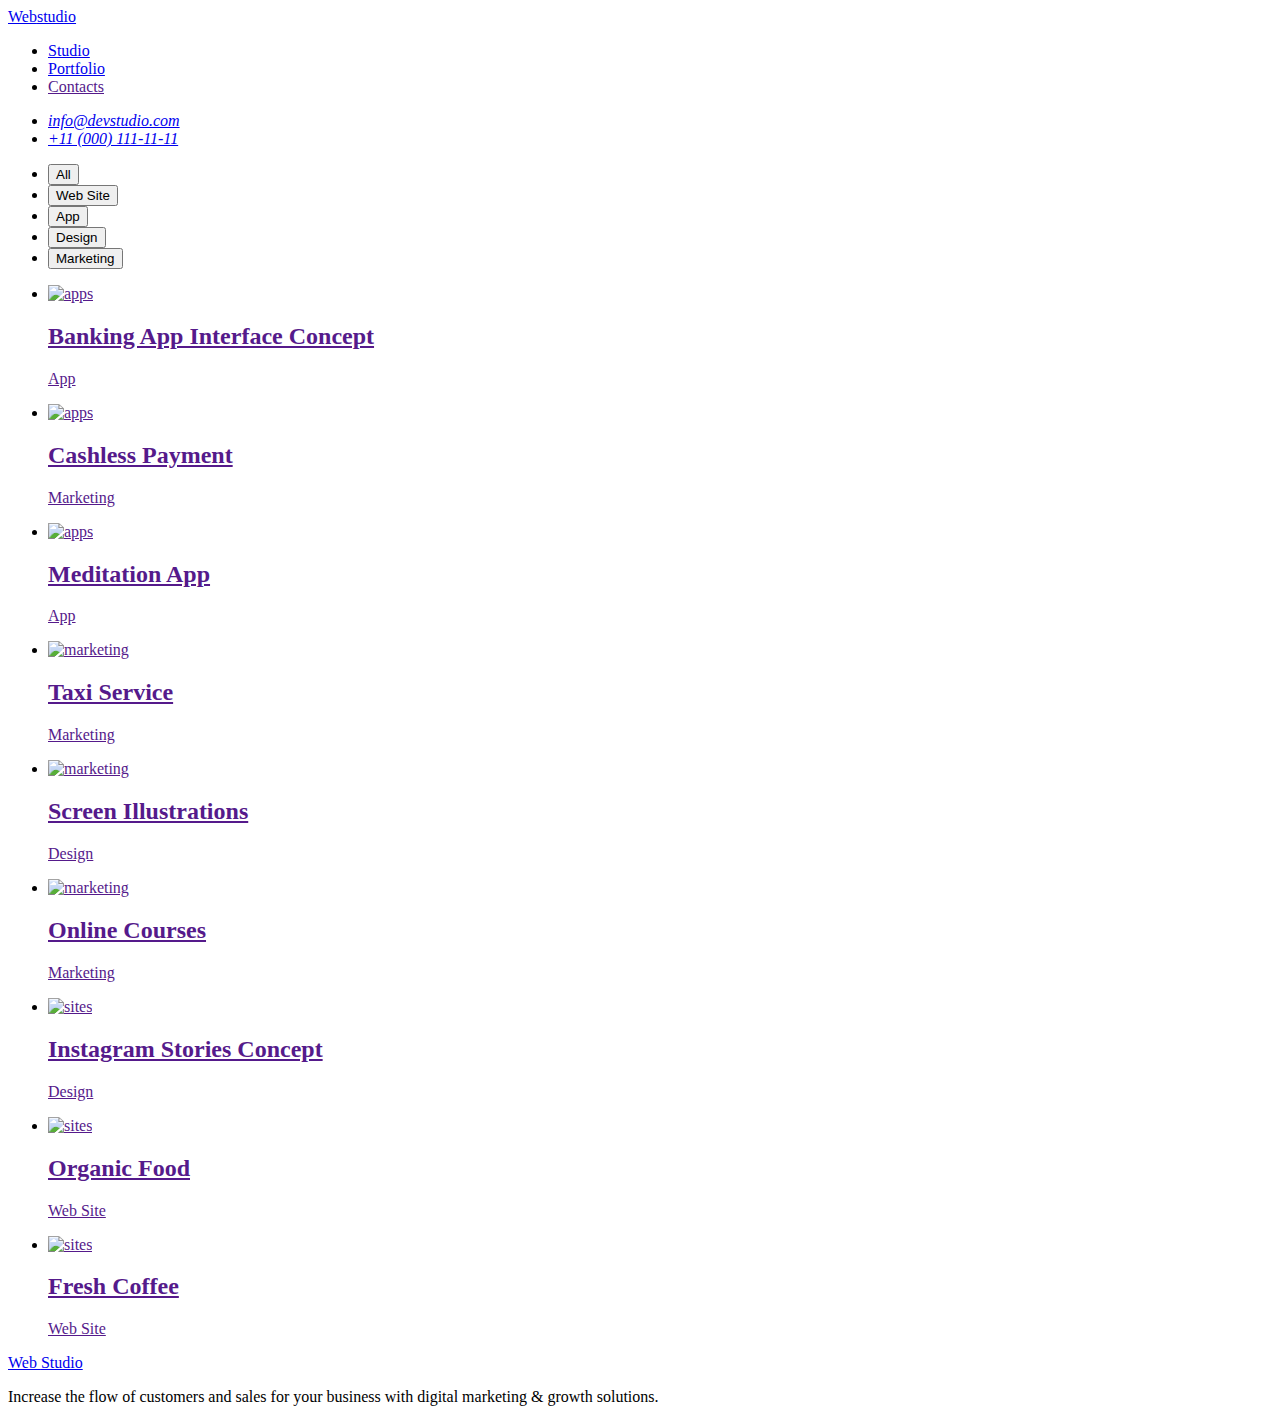
==== portfolio.html @ 33551cb9 "13mar2300" ====
<!DOCTYPE html>
<html lang="en">
  <head>
    <meta charset="UTF-8" />
    <meta http-equiv="X-UA-Compatible" content="IE=edge" />
    <meta name="viewport" content="width=device-width, initial-scale=1.0" />
    <title>Portfolio</title>
    <link rel="preconnect" href="https://fonts.googleapis.com" />
    <link rel="preconnect" href="https://fonts.gstatic.com" crossorigin />
    <link
      href="https://fonts.googleapis.com/css2?family=Raleway:wght@800&family=Roboto:wght@400;500;700&display=swap"
      rel="stylesheet"
    />
    <link rel="stylesheet" href="./css/style.css" />
  </head>

<!-- BODY -->

  <body>
    <header class="header">
      <nav class="header-nav list">
        <a class="header-logo link" href="./index.html"
          >Web<span class="Studio">studio</span></a
        >
        <ul class="header-list list">
          <li class="header-item">
            <a class="header-link link" href="./index.html">Studio</a>
          </li>
          <li class="header-item">
            <a class="header-link link" href="./portfolio.html">Portfolio</a>
          </li>
          <li class="header-item">
            <a class="header-link link" href="">Contacts</a>
          </li>
        </ul>
      </nav>

<!-- ADDRESS -->

     <address class="address">
        <ul class="address-list list">
          <li class="address-link">
            <a class="address-mail link" href="mailto:info@devstudio.com"
              >info@devstudio.com</a
            >
          </li>
          <li class="address-link">
            <a class="address-mail link" href="tel:+110001111111"
              >+11 (000) 111-11-11</a
            >
          </li>
        </ul>
      </address>
    </header>
    

<!-- SECTION -->

    <section class="hero-none">

        <h1 hidden class="hidden">All buttos</h1>
        <ul class="hero-list list">
          <li class="hero-btn">
            <button class="hero-btn-list btn" type="button">All</button>
          </li>
          <li class="hero-btn">
            <button class="hero-btn-list btn" type="button">Web Site</button>
          </li>
          <li class="hero-btn">
            <button class="hero-btn-list btn" type="button">App</button>
          </li>
          <li class="hero-btn">
            <button class="hero-btn-list btn" type="button">Design</button>
          </li>
          <li class="hero-btn">
            <button class="hero-btn-list btn" type="button">Marketing</button>
          </li>
        </ul>


        <ul class="about-list list">
          <li>
            <a class="link" href=""
              ><img
                src="./images/img_p1.jpg"
                alt="apps"
                width="360"
                height="300"
              />
              <h2 class="title-about">Banking App Interface Concept</h2>
              <p class="title-text">App</p></a
            >
          </li>
          <li>
            <a class="link" href=""
              ><img
                src="./images/img_p2.jpg"
                alt="apps"
                width="360"
                height="300"
              />
              <h2 class="title-about">Cashless Payment</h2>
              <p class="title-text">Marketing</p></a
            >
          </li>
          <li>
            <a class="link" href=""
              ><img
                src="./images/img_p3.jpg"
                alt="apps"
                width="360"
                height="300"
              />
              <h2 class="title-about">Meditation App</h2>
              <p class="title-text">App</p></a
            >
          </li>

          <li>
            <a class="link" href="">
              <img
                src="./images/img_p4.jpg"
                alt="marketing"
                width="360"
                height="300"
              />
              <h2 class="title-about">Taxi Service</h2>
              <p class="title-text">Marketing</p></a
            >
          </li>
          <li>
            <a class="link" href="">
              <img
                src="./images/img_p5.jpg"
                alt="marketing"
                width="360"
                height="300"
              />
              <h2 class="title-about">Screen Illustrations</h2>
              <p class="title-text">Design</p></a
            >
          </li>
          <li>
            <a class="link" href=""
              ><img
                src="./images/img_p6.jpg"
                alt="marketing"
                width="360"
                height="300"
              />
              <h2 class="title-about">Online Courses</h2>
              <p class="title-text">Marketing</p></a
            >
          </li>

          <li>
            <a class="link" href=""
              ><img
                src="./images/img_p7.jpg"
                alt="sites"
                width="360"
                height="300"
              />
              <h2 class="title-about">Instagram Stories Concept</h2>
              <p class="title-text">Design</p></a
            >
          </li>
          <li>
            <a class="link" href=""
              ><img
                src="./images/img_p8.jpg"
                alt="sites"
                width="360"
                height="300"
              />
              <h2 class="title-about">Organic Food</h2>
              <p class="title-text">Web Site</p></a
            >
          </li>
          <li>
            <a class="link" href=""
              ><img
                src="./images/img_p9.jpg"
                alt="sites"
                width="360"
                height="300"
              />
              <h2 class="title-about">Fresh Coffee</h2>
              <p class="title-text">Web Site</p></a
            >
          </li>
        </ul>
      </section>
    </main>

    <footer class="footer">
      <a class="footer-logo link" href="./index.html"
        >Web <span class="studio-footer">Studio</span></a
      >
      <p class="footer-about">
        Increase the flow of customers and sales for your business with digital
        marketing & growth solutions.
      </p>
    </footer>
  </body>
</html>
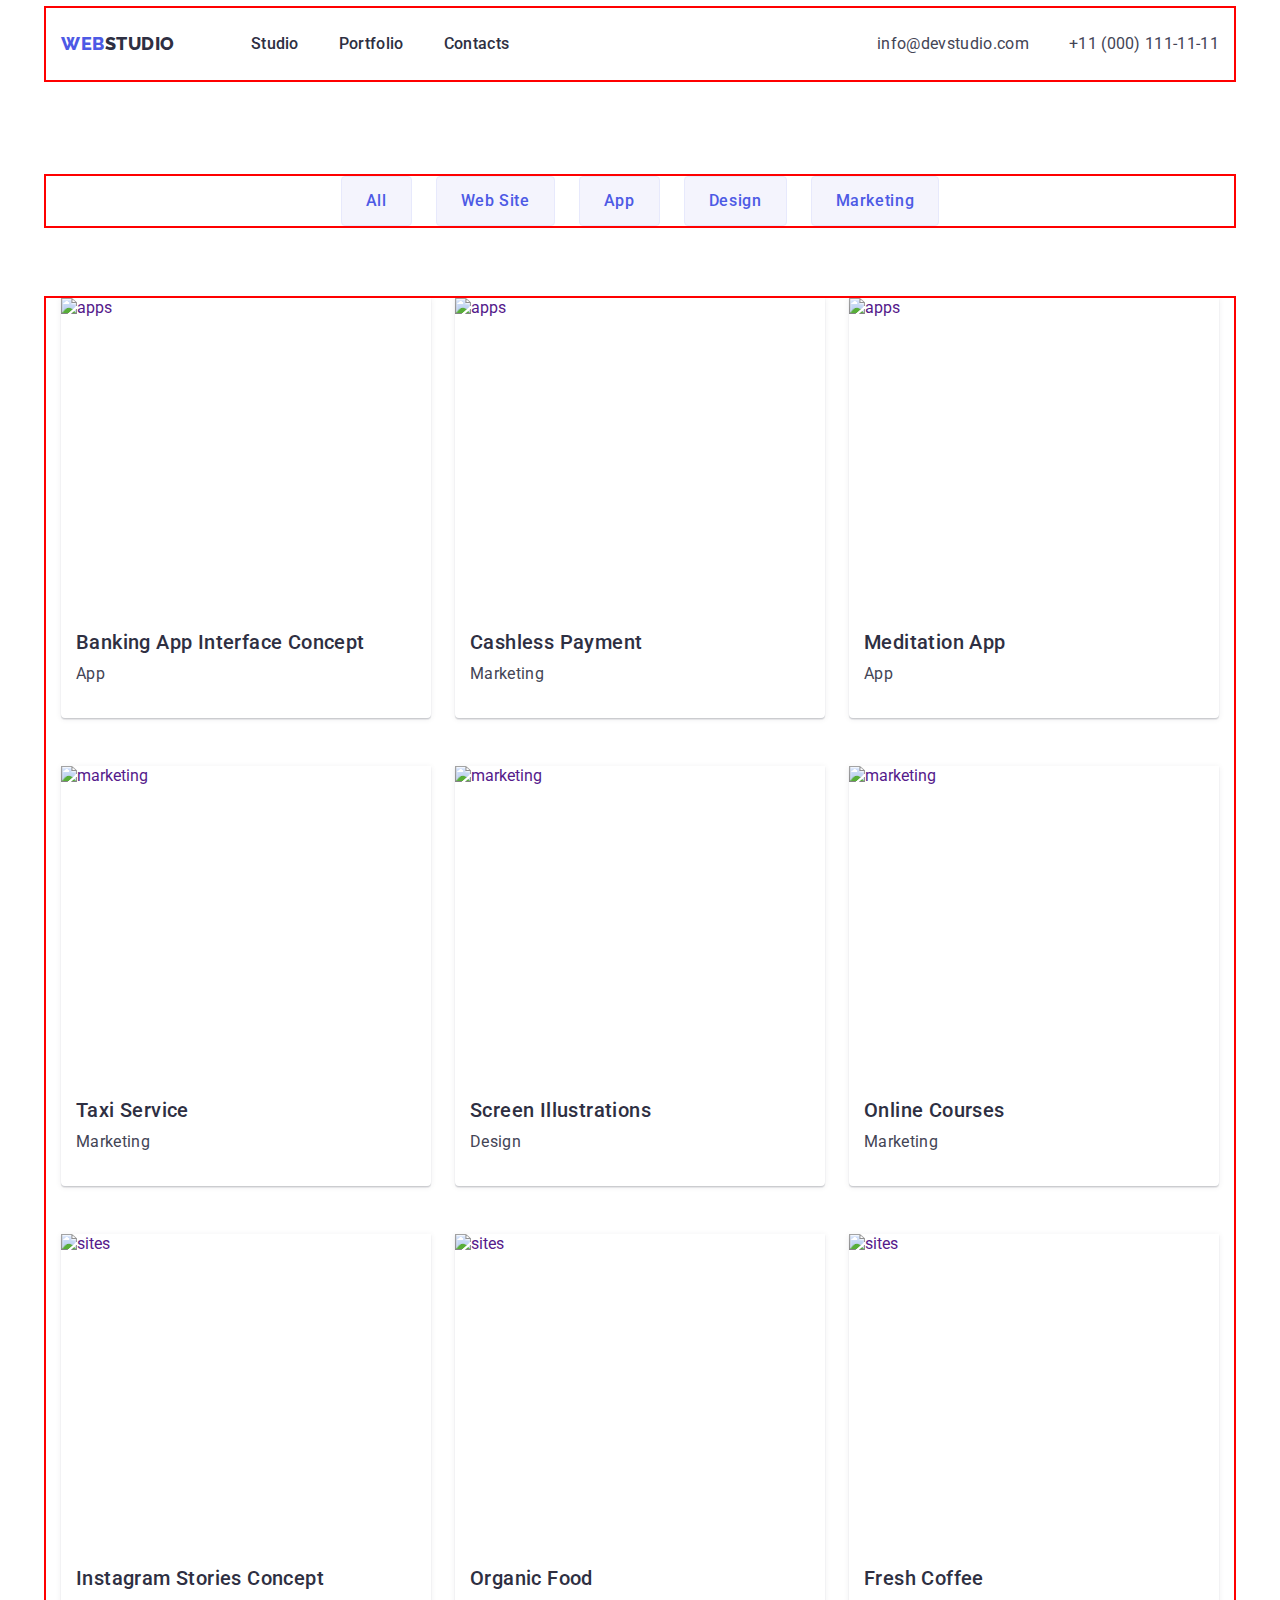
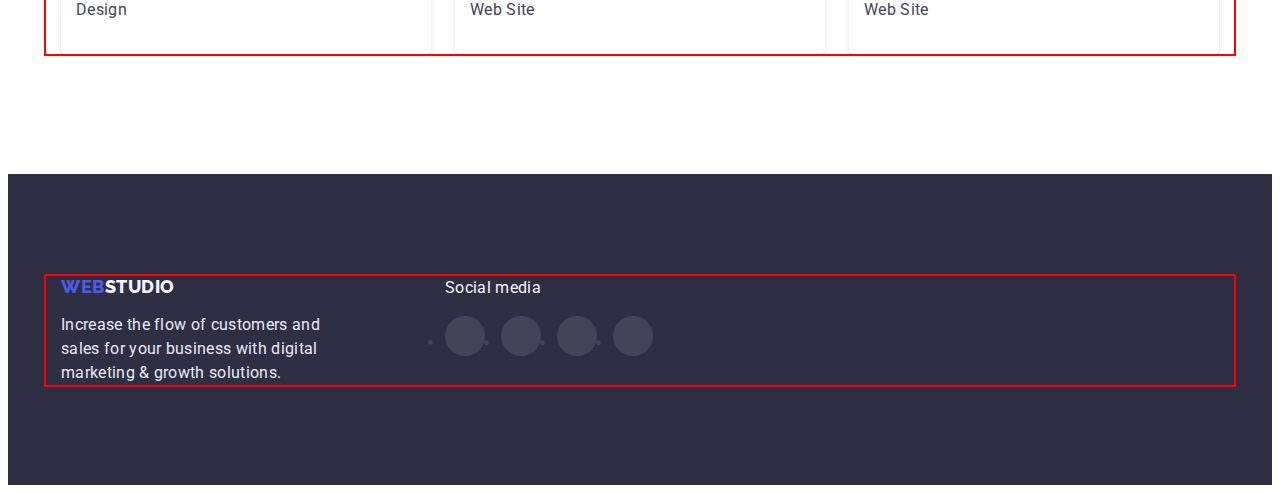
==== commit 08d28cec: "31mar0327" ====
--- a/portfolio.html
+++ b/portfolio.html
@@ -11,196 +11,289 @@
       href="https://fonts.googleapis.com/css2?family=Raleway:wght@800&family=Roboto:wght@400;500;700&display=swap"
       rel="stylesheet"
     />
+
+    <link
+      rel="stylesheet"
+      href="https://cdnjs.cloudflare.com/ajax/libs/modern-normalize/1.1.0/modern-normalize.min.css"
+      integrity="sha512-wpPYUAdjBVSE4KJnH1VR1HeZfpl1ub8YT/NKx4PuQ5NmX2tKuGu6U/JRp5y+Y8XG2tV+wKQpNHVUX03MfMFn9Q=="
+      crossorigin="anonymous"
+      referrerpolicy="no-referrer"
+    />
+
     <link rel="stylesheet" href="./css/style.css" />
   </head>
 
-<!-- BODY -->
+  <!-- BODY -->
 
   <body>
     <header class="header">
-      <nav class="header-nav list">
-        <a class="header-logo link" href="./index.html"
-          >Web<span class="Studio">studio</span></a
-        >
-        <ul class="header-list list">
-          <li class="header-item">
-            <a class="header-link link" href="./index.html">Studio</a>
-          </li>
-          <li class="header-item">
-            <a class="header-link link" href="./portfolio.html">Portfolio</a>
-          </li>
-          <li class="header-item">
-            <a class="header-link link" href="">Contacts</a>
-          </li>
-        </ul>
-      </nav>
-
-<!-- ADDRESS -->
-
-     <address class="address">
-        <ul class="address-list list">
-          <li class="address-link">
-            <a class="address-mail link" href="mailto:info@devstudio.com"
-              >info@devstudio.com</a
-            >
-          </li>
-          <li class="address-link">
-            <a class="address-mail link" href="tel:+110001111111"
-              >+11 (000) 111-11-11</a
-            >
-          </li>
-        </ul>
-      </address>
+      <div class="container web-container">
+        <nav class="header-nav list">
+          <a class="header-logo link" href="./index.html"
+            >Web <span class="studio">Studio</span></a
+          >
+          <ul class="header-list list">
+            <li class="header-item">
+              <a class="header-link link" href="./index.html">Studio</a>
+            </li>
+            <li class="header-item">
+              <a class="header-link link" href="./portfolio.html">Portfolio</a>
+            </li>
+            <li class="header-item">
+              <a class="header-link link" href="">Contacts</a>
+            </li>
+          </ul>
+        </nav>
+
+        <!-- ADDRESS -->
+
+        <address class="address">
+          <ul class="address-list list">
+            <li>
+              <a class="address-mail link" href="mailto:info@devstudio.com"
+                >info@devstudio.com</a
+              >
+            </li>
+            <li>
+              <a class="address-mail link" href="tel:+110001111111"
+                >+11 (000) 111-11-11</a
+              >
+            </li>
+          </ul>
+        </address>
+      </div>
     </header>
-    
-
-<!-- SECTION -->
-
-    <section class="hero-none">
-
-        <h1 hidden class="hidden">All buttos</h1>
-        <ul class="hero-list list">
-          <li class="hero-btn">
-            <button class="hero-btn-list btn" type="button">All</button>
-          </li>
-          <li class="hero-btn">
-            <button class="hero-btn-list btn" type="button">Web Site</button>
-          </li>
-          <li class="hero-btn">
-            <button class="hero-btn-list btn" type="button">App</button>
-          </li>
-          <li class="hero-btn">
-            <button class="hero-btn-list btn" type="button">Design</button>
-          </li>
-          <li class="hero-btn">
-            <button class="hero-btn-list btn" type="button">Marketing</button>
-          </li>
-        </ul>
-
-
-        <ul class="about-list list">
-          <li>
-            <a class="link" href=""
-              ><img
-                src="./images/img_p1.jpg"
-                alt="apps"
-                width="360"
-                height="300"
-              />
-              <h2 class="title-about">Banking App Interface Concept</h2>
-              <p class="title-text">App</p></a
-            >
-          </li>
-          <li>
-            <a class="link" href=""
-              ><img
-                src="./images/img_p2.jpg"
-                alt="apps"
-                width="360"
-                height="300"
-              />
-              <h2 class="title-about">Cashless Payment</h2>
-              <p class="title-text">Marketing</p></a
-            >
-          </li>
-          <li>
-            <a class="link" href=""
-              ><img
-                src="./images/img_p3.jpg"
-                alt="apps"
-                width="360"
-                height="300"
-              />
-              <h2 class="title-about">Meditation App</h2>
-              <p class="title-text">App</p></a
-            >
-          </li>
-
-          <li>
-            <a class="link" href="">
-              <img
-                src="./images/img_p4.jpg"
-                alt="marketing"
-                width="360"
-                height="300"
-              />
-              <h2 class="title-about">Taxi Service</h2>
-              <p class="title-text">Marketing</p></a
-            >
-          </li>
-          <li>
-            <a class="link" href="">
-              <img
-                src="./images/img_p5.jpg"
-                alt="marketing"
-                width="360"
-                height="300"
-              />
-              <h2 class="title-about">Screen Illustrations</h2>
-              <p class="title-text">Design</p></a
-            >
-          </li>
-          <li>
-            <a class="link" href=""
-              ><img
-                src="./images/img_p6.jpg"
-                alt="marketing"
-                width="360"
-                height="300"
-              />
-              <h2 class="title-about">Online Courses</h2>
-              <p class="title-text">Marketing</p></a
-            >
-          </li>
-
-          <li>
-            <a class="link" href=""
-              ><img
-                src="./images/img_p7.jpg"
-                alt="sites"
-                width="360"
-                height="300"
-              />
-              <h2 class="title-about">Instagram Stories Concept</h2>
-              <p class="title-text">Design</p></a
-            >
-          </li>
-          <li>
-            <a class="link" href=""
-              ><img
-                src="./images/img_p8.jpg"
-                alt="sites"
-                width="360"
-                height="300"
-              />
-              <h2 class="title-about">Organic Food</h2>
-              <p class="title-text">Web Site</p></a
-            >
-          </li>
-          <li>
-            <a class="link" href=""
-              ><img
-                src="./images/img_p9.jpg"
-                alt="sites"
-                width="360"
-                height="300"
-              />
-              <h2 class="title-about">Fresh Coffee</h2>
-              <p class="title-text">Web Site</p></a
-            >
-          </li>
-        </ul>
+
+    <!-- SECTION -->
+
+    <main>
+      <section class="portfolio">
+        <div class="container">
+          <h1 hidden class="hidden">All buttos</h1>
+          <ul class="hero-list list">
+            <li class="hero-btn">
+              <button class="hero-btn-list btn" type="button">All</button>
+            </li>
+            <li class="hero-btn">
+              <button class="hero-btn-list btn" type="button">Web Site</button>
+            </li>
+            <li class="hero-btn">
+              <button class="hero-btn-list btn" type="button">App</button>
+            </li>
+            <li class="hero-btn">
+              <button class="hero-btn-list btn" type="button">Design</button>
+            </li>
+            <li class="hero-btn">
+              <button class="hero-btn-list btn" type="button">Marketing</button>
+            </li>
+          </ul>
+        </div>
+
+        <div class="container">
+          <ul class="about-list list">
+            <li class="servise-item border">
+              <a class="link" href=""
+                ><img
+                  src="./images/img_p1.jpg"
+                  alt="apps"
+                  width="360"
+                  height="300"
+                />
+                <div class="work-content">
+                  <h2 class="title-about">Banking App Interface Concept</h2>
+                  <p class="title-text">App</p>
+                </div>
+              </a>
+            </li>
+
+            <li class="servise-item border">
+              <a class="link" href=""
+                ><img
+                  src="./images/img_p2.jpg"
+                  alt="apps"
+                  width="360"
+                  height="300"
+                />
+                <div class="work-content">
+                  <h2 class="title-about">Cashless Payment</h2>
+                  <p class="title-text">Marketing</p>
+                </div>
+              </a>
+            </li>
+
+            <li class="servise-item border">
+              <a class="link" href=""
+                ><img
+                  src="./images/img_p3.jpg"
+                  alt="apps"
+                  width="360"
+                  height="300"
+                />
+                <div class="work-content">
+                  <h2 class="title-about">Meditation App</h2>
+                  <p class="title-text">App</p>
+                </div>
+              </a>
+            </li>
+
+            <li class="servise-item border">
+              <a class="link" href="">
+                <img
+                  src="./images/img_p4.jpg"
+                  alt="marketing"
+                  width="360"
+                  height="300"
+                />
+                <div class="work-content">
+                  <h2 class="title-about">Taxi Service</h2>
+                  <p class="title-text">Marketing</p>
+                </div>
+              </a>
+            </li>
+
+            <li class="servise-item border">
+              <a class="link" href="">
+                <img
+                  src="./images/img_p5.jpg"
+                  alt="marketing"
+                  width="360"
+                  height="300"
+                />
+                <div class="work-content">
+                  <h2 class="title-about">Screen Illustrations</h2>
+                  <p class="title-text">Design</p>
+                </div>
+              </a>
+            </li>
+
+            <li class="servise-item border">
+              <a class="link" href=""
+                ><img
+                  src="./images/img_p6.jpg"
+                  alt="marketing"
+                  width="360"
+                  height="300"
+                />
+                <div class="work-content">
+                  <h2 class="title-about">Online Courses</h2>
+                  <p class="title-text">Marketing</p>
+                </div>
+              </a>
+            </li>
+
+            <li class="servise-item border">
+              <a class="link" href=""
+                ><img
+                  src="./images/img_p7.jpg"
+                  alt="sites"
+                  width="360"
+                  height="300"
+                />
+                <div class="work-content">
+                  <h2 class="title-about">Instagram Stories Concept</h2>
+                  <p class="title-text">Design</p>
+                </div>
+              </a>
+            </li>
+
+            <li class="servise-item border">
+              <a class="link" href=""
+                ><img
+                  src="./images/img_p8.jpg"
+                  alt="sites"
+                  width="360"
+                  height="300"
+                />
+                <div class="work-content">
+                  <h2 class="title-about">Organic Food</h2>
+                  <p class="title-text">Web Site</p>
+                </div>
+              </a>
+            </li>
+
+            <li class="servise-item border">
+              <a class="link" href=""
+                ><img
+                  src="./images/img_p9.jpg"
+                  alt="sites"
+                  width="360"
+                  height="300"
+                />
+                <div class="work-content">
+                  <h2 class="title-about">Fresh Coffee</h2>
+                  <p class="title-text">Web Site</p>
+                </div>
+              </a>
+            </li>
+          </ul>
+        </div>
       </section>
     </main>
 
+    <!-- footer -->
+
     <footer class="footer">
-      <a class="footer-logo link" href="./index.html"
-        >Web <span class="studio-footer">Studio</span></a
-      >
-      <p class="footer-about">
-        Increase the flow of customers and sales for your business with digital
-        marketing & growth solutions.
-      </p>
+      <div class="container footer-container">
+        <div class="left-content">
+          <a class="footer-logo link" href="./index.html"
+            >Web<span class="studio-footer">Studio</span></a
+          >
+          <p class="footer-about">
+            Increase the flow of customers and sales for your business with
+            digital marketing & growth solutions.
+          </p>
+        </div>
+
+        <div class="social-content">
+          <p class="footer-social-text">Social media</p>
+
+          <ul class="footer-social-list">
+            <li class="footer-social-item">
+              <a class="footer-social-link" href="">
+                <svg width="24" height="24">
+                  <use
+                    class="footer-social-icon"
+                    href="./images/icons.svg#instagram"
+                  ></use>
+                </svg>
+              </a>
+            </li>
+
+            <li class="footer-social-item">
+              <a class="footer-social-link" href="">
+                <svg width="24" height="24">
+                  <use
+                    class="footer-social-icon"
+                    href="./images/icons.svg#twitter"
+                  ></use>
+                </svg>
+              </a>
+            </li>
+
+            <li class="footer-social-item">
+              <a class="footer-social-link" href="">
+                <svg width="24" height="24">
+                  <use
+                    class="footer-social-icon"
+                    href="./images/icons.svg#facebook"
+                  ></use>
+                </svg>
+              </a>
+            </li>
+
+            <li class="footer-social-item">
+              <a class="footer-social-link" href="">
+                <svg width="24" height="24">
+                  <use
+                    class="footer-social-icon"
+                    href="./images/icons.svg#linkedin"
+                  ></use>
+                </svg>
+              </a>
+            </li>
+          </ul>
+        </div>
+      </div>
     </footer>
   </body>
 </html>
--- a/css/style.css
+++ b/css/style.css
@@ -0,0 +1,643 @@
+/* Body */
+body {
+  font-family: "Roboto", sans-serif;
+  font-style: normal;
+  color: #434455;
+}
+
+:root {
+  --main-title-color: #ffffff;
+  --navi-blue: #2e2f42;
+  --paragraph-title-font-family: "Roboto", sans-serif;
+  --adres-title-color: #434455;
+  --white: #ffffff;
+  --element-gap: 24px;
+  --cloud: #f4f4fd;
+  --ocean: #404bbf;
+  --element-gap: 24px;
+  --iris: #4d5ae5;
+  --grey: rgba(46, 47, 66, 0.7);
+  --light-slate: #8e8f99;
+  --transparent-white: rgba(255, 255, 255, 0.1);
+}
+
+img {
+  display: block;
+}
+
+p,
+h1,
+h2,
+h3,
+h4,
+h5,
+h6 {
+  margin: 0;
+}
+ul {
+  padding-left: 0;
+  margin: 0;
+}
+button,
+btn {
+  cursor: pointer;
+}
+
+/* Txt decoration & list style  */
+.link {
+  text-decoration: none;
+}
+
+.link:is(:hover, :focus, :active) {
+  color: #404bbf;
+}
+
+.list {
+  list-style: none;
+}
+
+.container {
+  width: 1158px;
+  padding-left: 15px;
+  padding-right: 15px;
+  margin: 0 auto;
+  outline: 2px solid red;
+}
+
+/* Header */
+
+.header {
+}
+.header-nav {
+  display: flex;
+  align-items: center;
+  padding-top: 24px;
+  padding-bottom: 24px;
+}
+
+.web-container {
+  display: flex;
+  align-items: center;
+  justify-content: space-between;
+}
+
+.header-logo {
+  font-style: normal;
+  font-weight: 800;
+  font-family: "Raleway", sans-serif;
+  font-size: 18px;
+  line-height: 1.17;
+  display: flex;
+  align-items: center;
+  letter-spacing: 0.03em;
+  text-transform: uppercase;
+  color: #4d5ae5;
+  margin-right: 76px;
+}
+.studio {
+  font-style: normal;
+  font-weight: 800;
+  font-family: "Raleway", sans-serif;
+  font-size: 18px;
+  line-height: 1.17;
+  display: flex;
+  align-items: center;
+  letter-spacing: 0.03em;
+  text-transform: uppercase;
+  color: #2e2f42;
+}
+.header-list {
+  display: flex;
+  gap: 40px;
+}
+.header-item {
+}
+
+.header-link {
+  font-weight: 500;
+  font-size: 16px;
+  line-height: 1.5;
+  letter-spacing: 0.02em;
+  color: #2e2f42;
+}
+.link:is(:hover, :focus, :active) {
+  color: #404bbf;
+}
+
+.header-link {
+  font-weight: 500;
+  font-size: 16px;
+  line-height: 1.5;
+  letter-spacing: 0.02em;
+  color: #2e2f42;
+}
+.address {
+  font-style: normal;
+}
+.address-list {
+  display: flex;
+  gap: 40px;
+}
+
+.address-mail {
+  font-family: var(--paragraph-title-font-family);
+  font-weight: 400;
+  font-size: 16px;
+  line-height: 1.5;
+  letter-spacing: 0.02em;
+  color: var(--adres-title-color);
+}
+.address-tel {
+  font-family: var(--paragraph-title-font-family);
+  font-weight: 400;
+  font-size: 16px;
+  line-height: 1.5;
+  letter-spacing: 0.02em;
+  color: var(--adres-title-color);
+}
+
+/* Main */
+.main-studio {
+}
+/* First section */
+
+.hero {
+  max-width: 1440px;
+  padding: auto;
+  margin: 0 auto;
+  background: var(--navi-blue);
+  background-image: linear-gradient(
+      rgba(46, 47, 66, 0.7),
+      rgba(46, 47, 66, 0.7)
+    ),
+    url(../images/hero-img.jpg);
+  background-repeat: no-repeat;
+  background-position: center;
+  background-size: cover;
+}
+
+.title {
+  width: 496px;
+  font-size: 56px;
+  line-height: 1.07;
+  letter-spacing: 0.02em;
+  color: #ffffff;
+  margin: 0 auto;
+}
+
+.hero-button {
+  font-family: var(--paragraph-title-font-family);
+  font-size: 16px;
+  line-height: 1.5;
+  letter-spacing: 0.04em;
+  color: #ffffff;
+  background: #4d5ae5;
+  box-shadow: 0px 4px 4px rgba(0, 0, 0, 0.15);
+  border-radius: 4px;
+  display: block;
+  margin: 0 auto;
+  padding: 16px 32px;
+  margin-top: 48px;
+  border: none;
+}
+
+.hero-title {
+  padding-top: 188px;
+  padding-bottom: 188px;
+  text-align: center;
+  margin-left: auto;
+  margin-right: auto;
+  max-width: 2560px;
+}
+
+.button:is(:hover, :focus, :active) {
+  background-color: #404bbf;
+}
+
+.hero-btn-list {
+  font-family: var(--paragraph-title-font-family);
+  font-style: normal;
+  font-weight: 500;
+  font-size: 16px;
+  line-height: 1.5;
+  display: flex;
+  align-items: center;
+  text-align: center;
+  letter-spacing: 0.04em;
+  color: #4d5ae5;
+  background: #f4f4fd;
+  cursor: pointer;
+  display: flex;
+  flex-direction: row;
+  justify-content: center;
+  align-items: center;
+  padding: 12px 24px;
+  border: 1px solid #e7e9fc;
+  border-radius: 4px;
+}
+
+.btn:hover {
+  color: #ffffff;
+  background: #404bbf;
+}
+
+.btn:focus {
+  color: #ffffff;
+  background: #404bbf;
+}
+.btn:active {
+  color: #ffffff;
+}
+
+.hero-none {
+  padding-top: 96px;
+}
+
+/* Second section */
+
+.second-section {
+  padding-top: 120px;
+}
+
+.second-section-header {
+}
+.second-section-list {
+  display: flex;
+  gap: 24px;
+}
+.second-item {
+  width: 264px;
+}
+.second-item-tittle {
+  font-weight: 500;
+  font-size: 20px;
+  line-height: 1.2;
+  letter-spacing: 0.02em;
+  color: var(--navi-blue);
+  margin-bottom: 8px;
+}
+.second-item-description {
+  font-size: 16px;
+  line-height: 1.5;
+  letter-spacing: 0.02em;
+  color: #434455;
+}
+
+.feature-icon-bg {
+  height: 112px;
+  display: flex;
+  align-items: center;
+  justify-content: center;
+
+  background-color: var(--cloud);
+  border-radius: 4px;
+}
+
+/* Third section */
+
+.third-section {
+  padding-top: 120px;
+  padding-bottom: 120px;
+}
+
+.third-section-header {
+  font-weight: 700;
+  font-size: 36px;
+  line-height: 1.11;
+  text-align: center;
+  letter-spacing: 0.02em;
+  text-transform: capitalize;
+  color: #2e2f42;
+  margin-bottom: 72px;
+}
+.third-section-list {
+  display: flex;
+  gap: 24px;
+}
+
+.third-item {
+}
+
+/* Fourth section */
+.fourth-section {
+  background-color: #f4f4fd;
+}
+
+.team-list {
+  background: #ffffff;
+}
+
+.team-content {
+  padding: 32px 16px;
+}
+
+.team-social-list {
+  display: flex;
+  margin-top: 8px;
+  gap: var(--element-gap);
+}
+
+.team-social-item {
+  padding: 0;
+  margin: 0;
+}
+
+.team-social-link {
+  display: flex;
+  justify-content: center;
+  align-items: center;
+  width: 40px;
+  height: 40px;
+
+  fill: var(--cloud);
+  background-color: var(--iris);
+  background-repeat: no-repeat;
+  background-position: center;
+  border-radius: 50%;
+}
+
+.team-social-link:is(:hover, :focus) {
+  background-color: var(--ocean);
+}
+
+.fourth-section-header {
+  font-weight: 700;
+  font-size: 36px;
+  line-height: 1.11;
+  text-align: center;
+  letter-spacing: 0.02em;
+  text-transform: capitalize;
+  color: #2e2f42;
+  padding-top: 120px;
+  margin-bottom: 72px;
+}
+.fourth-section-list {
+  display: flex;
+  gap: 24px;
+  padding-bottom: 120px;
+  box-shadow: 0px 1px 6px rgba(46, 47, 66, 0.08),
+    0px 1px 1px rgba(46, 47, 66, 0.16), 0px 2px 1px rgba(46, 47, 66, 0.08);
+  border-radius: 0px 0px 4px 4px;
+}
+
+.fourth-item {
+  background: #ffffff;
+}
+.fourth-item-image {
+}
+.fourth-item-name {
+  font-style: normal;
+  font-weight: 500;
+  font-size: 20px;
+  line-height: 1.2;
+  text-align: center;
+  letter-spacing: 0.02em;
+  color: #2e2f42;
+  margin-top: 32px;
+}
+
+.fourth-item-profession {
+  font-size: 16px;
+  line-height: 1.5;
+  text-align: center;
+  letter-spacing: 0.02em;
+  color: var(--adres-title-color);
+  margin-top: 8px;
+  padding-bottom: 32px;
+}
+
+/* Fifth section Customers */
+
+.customers {
+  padding-top: 120px;
+  padding-bottom: 120px;
+}
+
+.customers-title {
+  text-align: center;
+
+  font-weight: 700;
+  font-size: 36px;
+  line-height: 1.11;
+  letter-spacing: 0.02em;
+  text-transform: capitalize;
+
+  color: var(--navi-blue);
+}
+
+.customers-list {
+  margin-top: 72px;
+  display: flex;
+  flex-wrap: wrap;
+  gap: var(--element-gap);
+}
+
+.customers-link {
+  display: flex;
+  justify-content: center;
+  align-items: center;
+  width: 168px;
+  height: 88px;
+
+  fill: var(--light-slate);
+  border: 1px solid var(--light-slate);
+  border-radius: 4px;
+}
+
+.customers-link:is(:hover, :focus) {
+  fill: var(--ocean);
+  border: 1px solid var(--ocean);
+}
+
+.customers-icon {
+  width: 104px;
+  height: 56px;
+}
+
+/* Footer */
+
+.footer {
+  padding-top: 102px;
+  padding-bottom: 100px;
+  background: var(--navi-blue);
+}
+
+.footer-container {
+  display: flex;
+  align-items: first baseline;
+}
+
+.footer-logo {
+  font-family: "Raleway", sans-serif;
+  font-style: normal;
+  font-weight: 800;
+  font-size: 18px;
+  line-height: 1.17;
+  letter-spacing: 0.03em;
+  text-transform: uppercase;
+  color: #4d5ae5;
+  display: flex;
+}
+.studio-footer {
+  color: #f4f4fd;
+  font-style: normal;
+  font-weight: 800;
+  font-family: "Raleway", sans-serif;
+  font-size: 18px;
+  line-height: 1.17;
+  display: flex;
+  align-items: center;
+  letter-spacing: 0.03em;
+  text-transform: uppercase;
+}
+.footer-about {
+  font-size: 16px;
+  line-height: 1.5;
+  letter-spacing: 0.02em;
+  color: #e7e9fc;
+
+  max-width: 264px;
+  height: 72px;
+  left: 156px;
+  top: 2418px;
+  margin-top: 16px;
+}
+
+.footer-social-text {
+  line-height: 1.5;
+  letter-spacing: 0.02em;
+
+  color: var(--cloud);
+}
+
+.social-content {
+  margin-left: 120px;
+}
+
+.footer-social-list {
+  display: flex;
+  margin-top: 16px;
+  gap: calc(var(--element-gap) - 8px);
+}
+
+.footer-social-link {
+  display: flex;
+  justify-content: center;
+  align-items: center;
+  width: 40px;
+  height: 40px;
+
+  fill: var(--cloud);
+  background-color: var(--transparent-white);
+  background-repeat: no-repeat;
+  background-position: center;
+  border-radius: 50%;
+}
+
+.footer-social-link:is(:hover, :focus) {
+  background-color: var(--green);
+  opacity: 1;
+}
+
+/* Portfolio */
+
+.portfolio {
+  padding-top: 96px;
+  padding-bottom: 120px;
+}
+
+.border {
+  background: #ffffff;
+  box-shadow: 0px 1px 6px rgba(46, 47, 66, 0.08),
+    0px 1px 1px rgba(46, 47, 66, 0.16), 0px 2px 1px rgba(46, 47, 66, 0.08);
+  border-radius: 0px 0px 4px 4px;
+}
+
+.servise-item {
+  width: calc((100% - var(--element-gap) * 2) / 3);
+
+  background-color: var(--white);
+}
+
+.about-list {
+  display: flex;
+  flex-wrap: wrap;
+  margin-top: 72px;
+  column-gap: var(--element-gap);
+  row-gap: calc(var(--element-gap) * 2);
+}
+
+.work-content {
+  padding: 32px 15px;
+
+  border: 1px solid var(--cornflower);
+  border-top: none;
+}
+
+.title-about {
+  font-style: normal;
+  font-weight: 500;
+  font-size: 20px;
+  line-height: 1.2;
+  letter-spacing: 0.02em;
+  color: var(--navi-blue);
+  margin-bottom: 8px;
+}
+.title-text {
+  font-size: 16px;
+  line-height: 1.5;
+  letter-spacing: 0.02em;
+  color: var(--adres-title-color);
+}
+
+.title {
+  font-style: normal;
+  font-weight: 700;
+  font-size: 56px;
+  line-height: 1.07;
+  text-align: center;
+  letter-spacing: 0.02em;
+  color: #ffffff;
+}
+
+.button:is(:hover, :focus, :active) {
+}
+
+.hero-btn-list {
+  font-family: var(--paragraph-title-font-family);
+  font-style: normal;
+  font-weight: 500;
+  font-size: 16px;
+  line-height: 1.5;
+  display: flex;
+  align-items: center;
+  text-align: center;
+  letter-spacing: 0.04em;
+  color: #4d5ae5;
+  background: #f4f4fd;
+  cursor: pointer;
+}
+
+.btn:hover {
+  color: #ffffff;
+  background: #404bbf;
+}
+
+.btn:focus {
+  color: #ffffff;
+  background: #404bbf;
+}
+.btn:active {
+  color: #ffffff;
+}
+
+.hero {
+  background: var(--navi-blue);
+}
+
+.hero-list {
+  display: flex;
+  flex-wrap: wrap;
+  gap: 24px;
+  justify-content: center;
+}
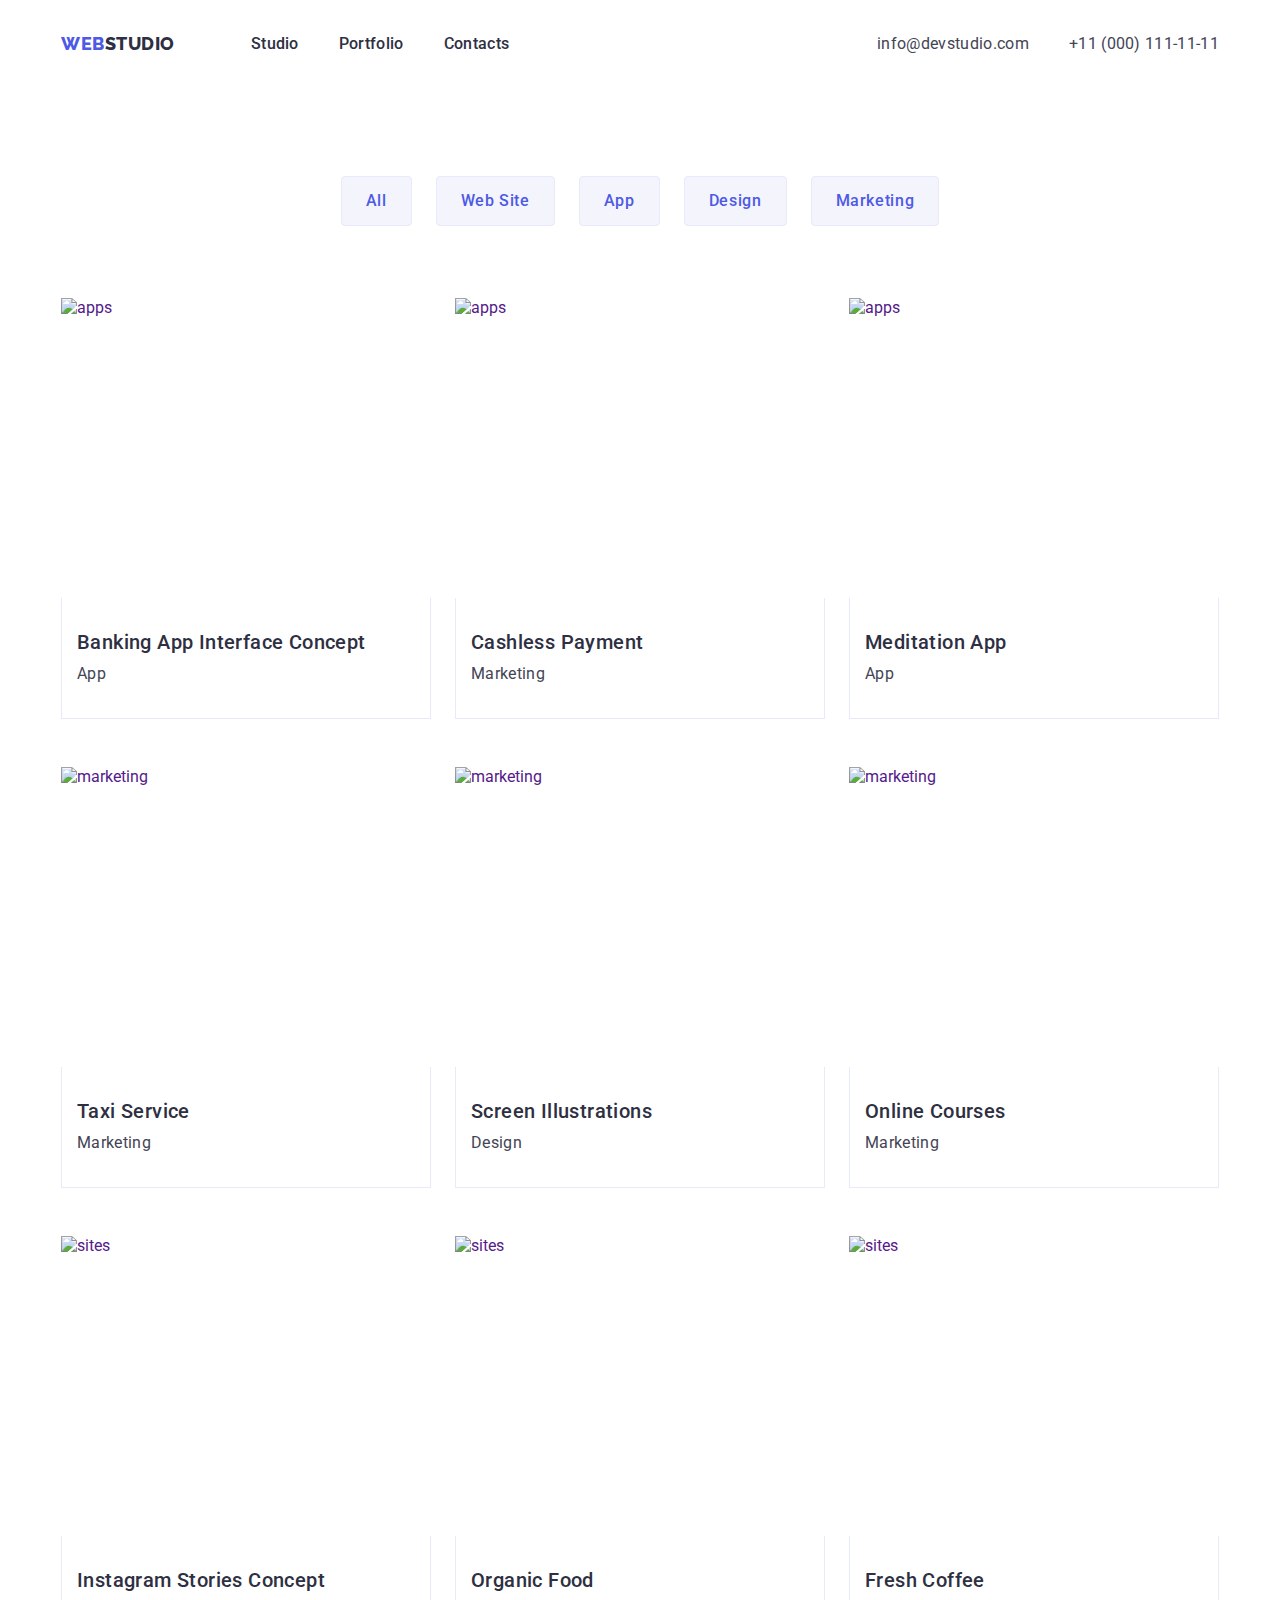
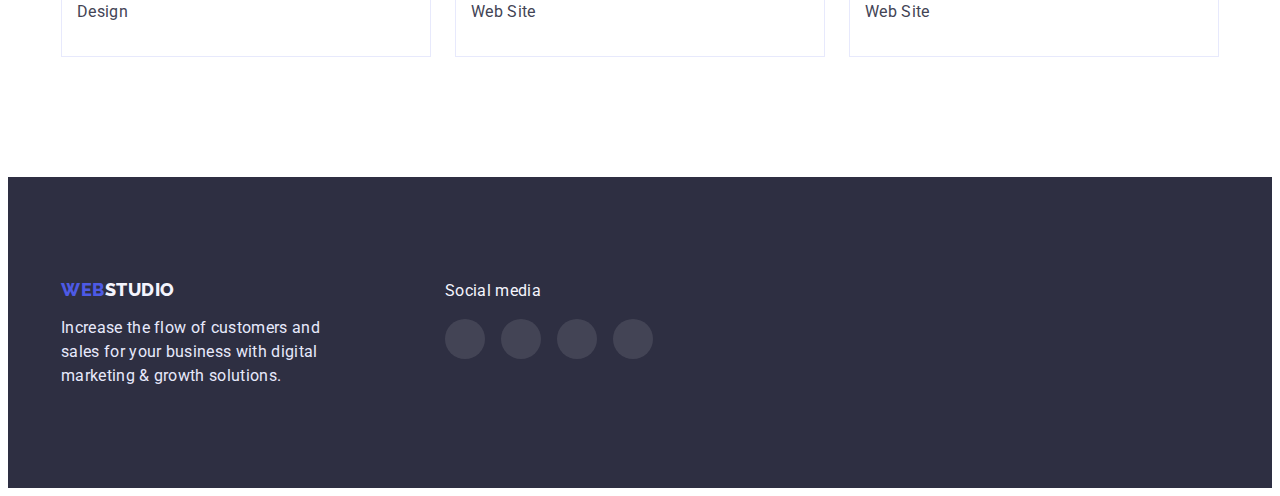
==== commit d8dfe90b: "2apr2122" ====
--- a/portfolio.html
+++ b/portfolio.html
@@ -247,7 +247,7 @@
         <div class="social-content">
           <p class="footer-social-text">Social media</p>
 
-          <ul class="footer-social-list">
+          <ul class="footer-social-list list">
             <li class="footer-social-item">
               <a class="footer-social-link" href="">
                 <svg width="24" height="24">
--- a/css/style.css
+++ b/css/style.css
@@ -6,6 +6,8 @@
 }
 
 :root {
+  --cornflower: #e7e9fc;
+  --green: #31d0aa;
   --main-title-color: #ffffff;
   --navi-blue: #2e2f42;
   --paragraph-title-font-family: "Roboto", sans-serif;
@@ -61,7 +63,7 @@
   padding-left: 15px;
   padding-right: 15px;
   margin: 0 auto;
-  outline: 2px solid red;
+  /* outline: 2px solid red; */
 }
 
 /* Header */
@@ -277,13 +279,14 @@
   margin-bottom: 8px;
 }
 .second-item-description {
-  font-size: 16px;
-  line-height: 1.5;
-  letter-spacing: 0.02em;
-  color: #434455;
+  margin-top: 8px;
+
+  line-height: 1.5;
+  letter-spacing: 0.02em;
 }
 
 .feature-icon-bg {
+  padding: 24px 100px;
   height: 112px;
   display: flex;
   align-items: center;
@@ -291,6 +294,7 @@
 
   background-color: var(--cloud);
   border-radius: 4px;
+  margin-bottom: 8px;
 }
 
 /* Third section */
@@ -333,7 +337,7 @@
 
 .team-social-list {
   display: flex;
-  margin-top: 8px;
+
   gap: var(--element-gap);
 }
 
@@ -375,14 +379,14 @@
   display: flex;
   gap: 24px;
   padding-bottom: 120px;
+}
+
+.fourth-item {
+  background: #ffffff;
   box-shadow: 0px 1px 6px rgba(46, 47, 66, 0.08),
     0px 1px 1px rgba(46, 47, 66, 0.16), 0px 2px 1px rgba(46, 47, 66, 0.08);
   border-radius: 0px 0px 4px 4px;
 }
-
-.fourth-item {
-  background: #ffffff;
-}
 .fourth-item-image {
 }
 .fourth-item-name {
@@ -393,7 +397,7 @@
   text-align: center;
   letter-spacing: 0.02em;
   color: #2e2f42;
-  margin-top: 32px;
+  margin-bottom: 8px;
 }
 
 .fourth-item-profession {
@@ -402,8 +406,7 @@
   text-align: center;
   letter-spacing: 0.02em;
   color: var(--adres-title-color);
-  margin-top: 8px;
-  padding-bottom: 32px;
+  margin-bottom: 8px;
 }
 
 /* Fifth section Customers */
@@ -423,10 +426,10 @@
   text-transform: capitalize;
 
   color: var(--navi-blue);
+  margin-bottom: 72px;
 }
 
 .customers-list {
-  margin-top: 72px;
   display: flex;
   flex-wrap: wrap;
   gap: var(--element-gap);
@@ -545,8 +548,9 @@
   padding-top: 96px;
   padding-bottom: 120px;
 }
-
 .border {
+}
+.border:hover {
   background: #ffffff;
   box-shadow: 0px 1px 6px rgba(46, 47, 66, 0.08),
     0px 1px 1px rgba(46, 47, 66, 0.16), 0px 2px 1px rgba(46, 47, 66, 0.08);
@@ -631,10 +635,6 @@
   color: #ffffff;
 }
 
-.hero {
-  background: var(--navi-blue);
-}
-
 .hero-list {
   display: flex;
   flex-wrap: wrap;
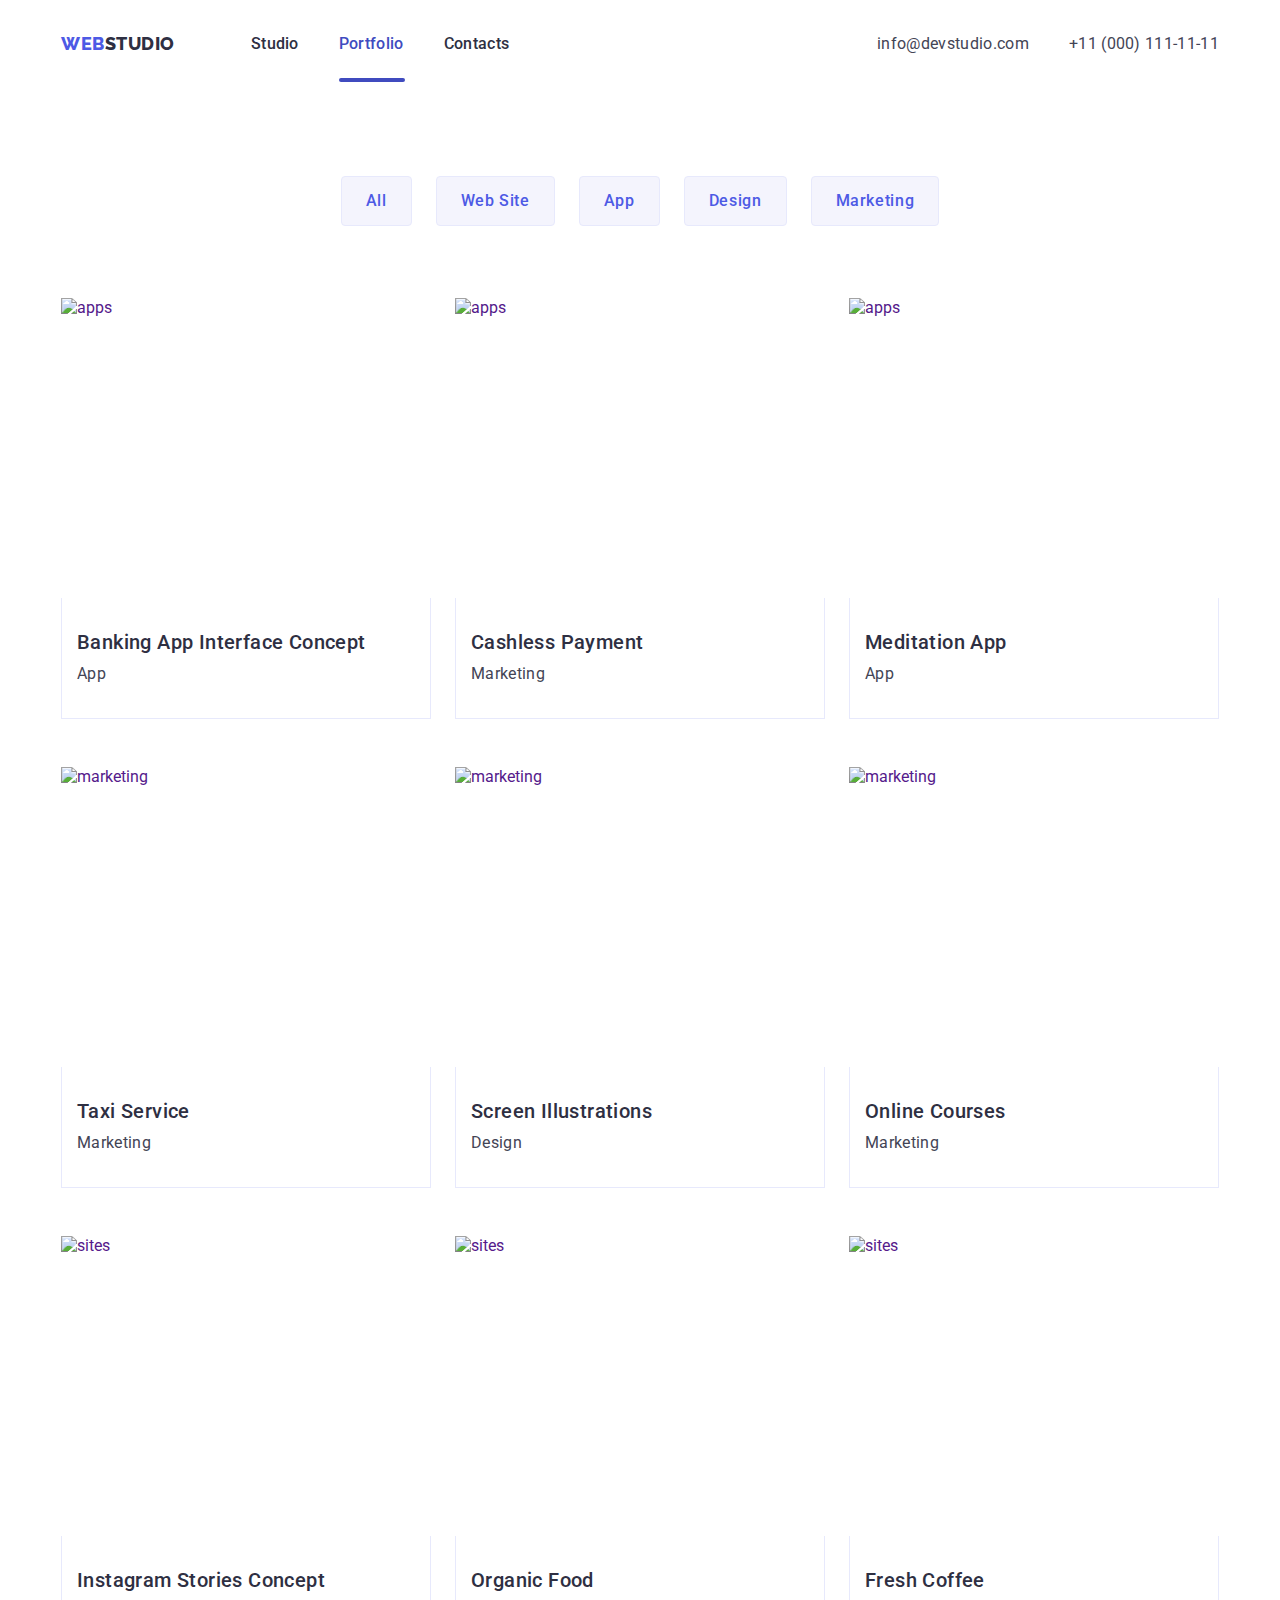
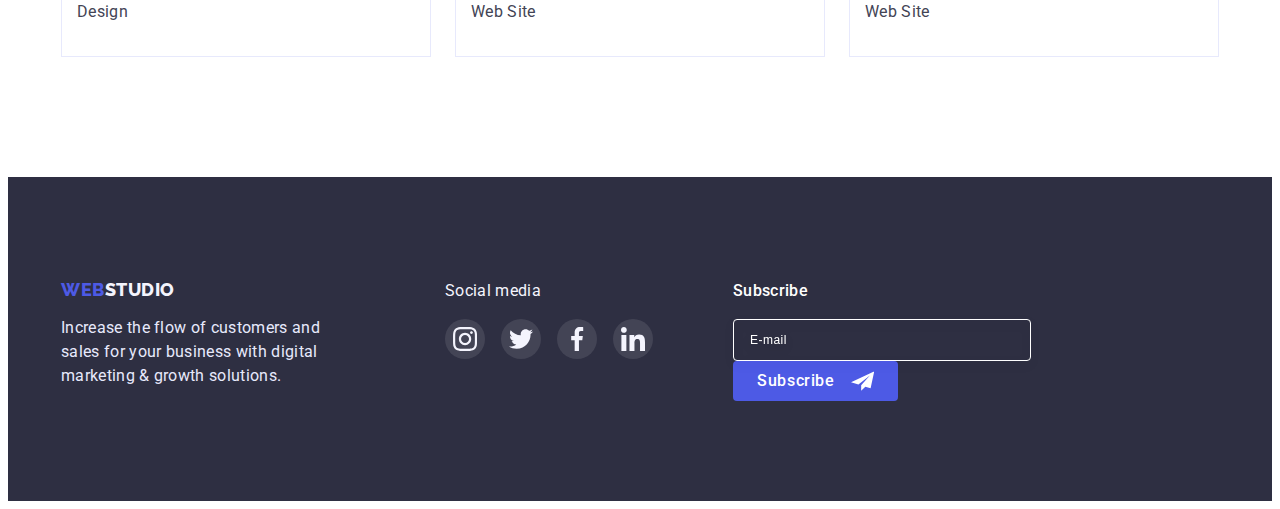
==== commit 23b8ca00: "10523" ====
--- a/portfolio.html
+++ b/portfolio.html
@@ -37,7 +37,9 @@
               <a class="header-link link" href="./index.html">Studio</a>
             </li>
             <li class="header-item">
-              <a class="header-link link" href="./portfolio.html">Portfolio</a>
+              <a class="header-link-top link" href="./portfolio.html"
+                >Portfolio</a
+              >
             </li>
             <li class="header-item">
               <a class="header-link link" href="">Contacts</a>
@@ -92,13 +94,21 @@
         <div class="container">
           <ul class="about-list list">
             <li class="servise-item border">
-              <a class="link" href=""
-                ><img
-                  src="./images/img_p1.jpg"
-                  alt="apps"
-                  width="360"
-                  height="300"
-                />
+              <a class="link" href="">
+                <div class="overlay-card">
+                  <img
+                    src="./images/img_p1.jpg"
+                    alt="apps"
+                    width="360"
+                    height="300"
+                  />
+                  <p class="overlay">
+                    14 Stylish and User-Friendly App Design Concepts · Task
+                    Manager App · Calorie Tracker App · Exotic Fruit Ecommerce
+                    App · Cloud Storage App
+                  </p>
+                </div>
+
                 <div class="work-content">
                   <h2 class="title-about">Banking App Interface Concept</h2>
                   <p class="title-text">App</p>
@@ -107,13 +117,20 @@
             </li>
 
             <li class="servise-item border">
-              <a class="link" href=""
-                ><img
-                  src="./images/img_p2.jpg"
-                  alt="apps"
-                  width="360"
-                  height="300"
-                />
+              <a class="link" href="">
+                <div class="overlay-card">
+                  <img
+                    src="./images/img_p2.jpg"
+                    alt="apps"
+                    width="360"
+                    height="300"
+                  />
+                  <p class="overlay">
+                    14 Stylish and User-Friendly App Design Concepts · Task
+                    Manager App · Calorie Tracker App · Exotic Fruit Ecommerce
+                    App · Cloud Storage App
+                  </p>
+                </div>
                 <div class="work-content">
                   <h2 class="title-about">Cashless Payment</h2>
                   <p class="title-text">Marketing</p>
@@ -122,13 +139,20 @@
             </li>
 
             <li class="servise-item border">
-              <a class="link" href=""
-                ><img
-                  src="./images/img_p3.jpg"
-                  alt="apps"
-                  width="360"
-                  height="300"
-                />
+              <a class="link" href="">
+                <div class="overlay-card">
+                  <img
+                    src="./images/img_p3.jpg"
+                    alt="apps"
+                    width="360"
+                    height="300"
+                  />
+                  <p class="overlay">
+                    14 Stylish and User-Friendly App Design Concepts · Task
+                    Manager App · Calorie Tracker App · Exotic Fruit Ecommerce
+                    App · Cloud Storage App
+                  </p>
+                </div>
                 <div class="work-content">
                   <h2 class="title-about">Meditation App</h2>
                   <p class="title-text">App</p>
@@ -138,12 +162,19 @@
 
             <li class="servise-item border">
               <a class="link" href="">
-                <img
-                  src="./images/img_p4.jpg"
-                  alt="marketing"
-                  width="360"
-                  height="300"
-                />
+                <div class="overlay-card">
+                  <img
+                    src="./images/img_p4.jpg"
+                    alt="marketing"
+                    width="360"
+                    height="300"
+                  />
+                  <p class="overlay">
+                    14 Stylish and User-Friendly App Design Concepts · Task
+                    Manager App · Calorie Tracker App · Exotic Fruit Ecommerce
+                    App · Cloud Storage App
+                  </p>
+                </div>
                 <div class="work-content">
                   <h2 class="title-about">Taxi Service</h2>
                   <p class="title-text">Marketing</p>
@@ -153,12 +184,19 @@
 
             <li class="servise-item border">
               <a class="link" href="">
-                <img
-                  src="./images/img_p5.jpg"
-                  alt="marketing"
-                  width="360"
-                  height="300"
-                />
+                <div class="overlay-card">
+                  <img
+                    src="./images/img_p5.jpg"
+                    alt="marketing"
+                    width="360"
+                    height="300"
+                  />
+                  <p class="overlay">
+                    14 Stylish and User-Friendly App Design Concepts · Task
+                    Manager App · Calorie Tracker App · Exotic Fruit Ecommerce
+                    App · Cloud Storage App
+                  </p>
+                </div>
                 <div class="work-content">
                   <h2 class="title-about">Screen Illustrations</h2>
                   <p class="title-text">Design</p>
@@ -167,13 +205,20 @@
             </li>
 
             <li class="servise-item border">
-              <a class="link" href=""
-                ><img
-                  src="./images/img_p6.jpg"
-                  alt="marketing"
-                  width="360"
-                  height="300"
-                />
+              <a class="link" href="">
+                <div class="overlay-card">
+                  <img
+                    src="./images/img_p6.jpg"
+                    alt="marketing"
+                    width="360"
+                    height="300"
+                  />
+                  <p class="overlay">
+                    14 Stylish and User-Friendly App Design Concepts · Task
+                    Manager App · Calorie Tracker App · Exotic Fruit Ecommerce
+                    App · Cloud Storage App
+                  </p>
+                </div>
                 <div class="work-content">
                   <h2 class="title-about">Online Courses</h2>
                   <p class="title-text">Marketing</p>
@@ -182,13 +227,20 @@
             </li>
 
             <li class="servise-item border">
-              <a class="link" href=""
-                ><img
-                  src="./images/img_p7.jpg"
-                  alt="sites"
-                  width="360"
-                  height="300"
-                />
+              <a class="link" href="">
+                <div class="overlay-card">
+                  <img
+                    src="./images/img_p7.jpg"
+                    alt="sites"
+                    width="360"
+                    height="300"
+                  />
+                  <p class="overlay">
+                    14 Stylish and User-Friendly App Design Concepts · Task
+                    Manager App · Calorie Tracker App · Exotic Fruit Ecommerce
+                    App · Cloud Storage App
+                  </p>
+                </div>
                 <div class="work-content">
                   <h2 class="title-about">Instagram Stories Concept</h2>
                   <p class="title-text">Design</p>
@@ -197,13 +249,20 @@
             </li>
 
             <li class="servise-item border">
-              <a class="link" href=""
-                ><img
-                  src="./images/img_p8.jpg"
-                  alt="sites"
-                  width="360"
-                  height="300"
-                />
+              <a class="link" href="">
+                <div class="overlay-card">
+                  <img
+                    src="./images/img_p8.jpg"
+                    alt="sites"
+                    width="360"
+                    height="300"
+                  />
+                  <p class="overlay">
+                    14 Stylish and User-Friendly App Design Concepts · Task
+                    Manager App · Calorie Tracker App · Exotic Fruit Ecommerce
+                    App · Cloud Storage App
+                  </p>
+                </div>
                 <div class="work-content">
                   <h2 class="title-about">Organic Food</h2>
                   <p class="title-text">Web Site</p>
@@ -212,13 +271,20 @@
             </li>
 
             <li class="servise-item border">
-              <a class="link" href=""
-                ><img
-                  src="./images/img_p9.jpg"
-                  alt="sites"
-                  width="360"
-                  height="300"
-                />
+              <a class="link" href="">
+                <div class="overlay-card">
+                  <img
+                    src="./images/img_p9.jpg"
+                    alt="sites"
+                    width="360"
+                    height="300"
+                  />
+                  <p class="overlay">
+                    14 Stylish and User-Friendly App Design Concepts · Task
+                    Manager App · Calorie Tracker App · Exotic Fruit Ecommerce
+                    App · Cloud Storage App
+                  </p>
+                </div>
                 <div class="work-content">
                   <h2 class="title-about">Fresh Coffee</h2>
                   <p class="title-text">Web Site</p>
@@ -293,6 +359,26 @@
             </li>
           </ul>
         </div>
+        <div class="button-type">
+          <b class="subscribe-tittle">Subscribe</b>
+          <form class="form-footer">
+            <label class="subscribe-label">
+              <input
+                id="user-email"
+                type="text"
+                name="user-email"
+                class="subscribe-box"
+                placeholder="E-mail"
+            /></label>
+
+            <button class="footer-button" type="submit">
+              <b class="button-text">Subscribe</b>
+              <svg class="button-item">
+                <use href="./images/icons.svg#icon-Frame-3"></use>
+              </svg>
+            </button>
+          </form>
+        </div>
       </div>
     </footer>
   </body>
--- a/css/style.css
+++ b/css/style.css
@@ -21,6 +21,7 @@
   --grey: rgba(46, 47, 66, 0.7);
   --light-slate: #8e8f99;
   --transparent-white: rgba(255, 255, 255, 0.1);
+  --speed-transform: 250ms cubic-bezier(0.4, 0, 0.2, 1);
 }
 
 img {
@@ -95,6 +96,7 @@
   text-transform: uppercase;
   color: #4d5ae5;
   margin-right: 76px;
+  transition: var(--speed-transform);
 }
 .studio {
   font-style: normal;
@@ -121,18 +123,55 @@
   line-height: 1.5;
   letter-spacing: 0.02em;
   color: #2e2f42;
-}
+  transition: var(--speed-transform);
+}
+
+.header-link-top {
+  color: var(--ocean);
+  position: relative;
+  font-weight: 500;
+  font-size: 16px;
+  line-height: 1.5;
+  letter-spacing: 0.02em;
+  transition: var(--speed-transform);
+}
+
+.header-link-top::after {
+  content: "";
+  position: absolute;
+  width: 66px;
+  height: 4px;
+  background: var(--ocean);
+  border-radius: 2px;
+  top: 44px;
+  left: 0px;
+}
+.header-link-current::after {
+  content: "";
+  position: absolute;
+  width: 48px;
+  height: 4px;
+  background: var(--ocean);
+  border-radius: 2px;
+  top: 44px;
+  left: 0px;
+}
+.header-link-current {
+  color: var(--ocean);
+  position: relative;
+  font-weight: 500;
+  font-size: 16px;
+  line-height: 1.5;
+  letter-spacing: 0.02em;
+  transition: var(--speed-transform);
+}
+
 .link:is(:hover, :focus, :active) {
-  color: #404bbf;
-}
-
-.header-link {
-  font-weight: 500;
-  font-size: 16px;
-  line-height: 1.5;
-  letter-spacing: 0.02em;
-  color: #2e2f42;
-}
+  color: var(--ocean);
+}
+
+/* Adress */
+
 .address {
   font-style: normal;
 }
@@ -148,6 +187,7 @@
   line-height: 1.5;
   letter-spacing: 0.02em;
   color: var(--adres-title-color);
+  transition: var(--speed-transform);
 }
 .address-tel {
   font-family: var(--paragraph-title-font-family);
@@ -156,6 +196,7 @@
   line-height: 1.5;
   letter-spacing: 0.02em;
   color: var(--adres-title-color);
+  transition: var(--speed-transform);
 }
 
 /* Main */
@@ -212,6 +253,10 @@
   max-width: 2560px;
 }
 
+.button {
+  transition: var(--speed-transform);
+}
+
 .button:is(:hover, :focus, :active) {
   background-color: #404bbf;
 }
@@ -238,6 +283,10 @@
   border-radius: 4px;
 }
 
+.btn {
+  transition: var(--speed-transform);
+}
+
 .btn:hover {
   color: #ffffff;
   background: #404bbf;
@@ -344,6 +393,14 @@
 .team-social-item {
   padding: 0;
   margin: 0;
+  transition: var(--speed-transform);
+}
+
+.team-soc-icon {
+  width: 20px;
+  height: 20px;
+  fill: #f4f4fd;
+  transition: var(--speed-transform);
 }
 
 .team-social-link {
@@ -358,6 +415,7 @@
   background-repeat: no-repeat;
   background-position: center;
   border-radius: 50%;
+  transition: var(--speed-transform);
 }
 
 .team-social-link:is(:hover, :focus) {
@@ -445,6 +503,7 @@
   fill: var(--light-slate);
   border: 1px solid var(--light-slate);
   border-radius: 4px;
+  transition: var(--speed-transform);
 }
 
 .customers-link:is(:hover, :focus) {
@@ -455,6 +514,7 @@
 .customers-icon {
   width: 104px;
   height: 56px;
+  transition: var(--speed-transform);
 }
 
 /* Footer */
@@ -535,6 +595,7 @@
   background-repeat: no-repeat;
   background-position: center;
   border-radius: 50%;
+  transition: var(--speed-transform);
 }
 
 .footer-social-link:is(:hover, :focus) {
@@ -542,7 +603,112 @@
   opacity: 1;
 }
 
+.subscribe-tittle {
+  display: flex;
+  font-size: 16px;
+  line-height: 24px;
+  letter-spacing: 0.02em;
+  color: #ffffff;
+  font-style: normal;
+  font-weight: 500;
+  margin-bottom: 16px;
+}
+
+.subscribe-label {
+  font-weight: 400;
+  font-size: 12px;
+  line-height: 24px;
+  display: flex;
+  align-items: center;
+  letter-spacing: 0.04em;
+  margin-right: 24px;
+}
+.subscribe-box {
+  width: 264px;
+  height: 40px;
+  border: 1px solid #ffffff;
+  filter: drop-shadow(0px 4px 4px rgba(0, 0, 0, 0.15));
+  border-radius: 4px;
+  background-color: transparent;
+  padding: 0 16px;
+  font-size: 12px;
+  line-height: 1.33;
+  letter-spacing: 0.04em;
+  color: #ffffff;
+}
+.subscribe-box::placeholder {
+  color: #ffffff;
+}
+
+.footer-button:hover,
+.footer-button:focus {
+  background: #31d0aa;
+}
+.button-type {
+  display: block;
+  margin-left: 80px;
+}
+
+.footer-button {
+  width: 165px;
+  height: 40px;
+  border-radius: 4px;
+  border: transparent;
+  display: flex;
+  flex-direction: row;
+  justify-content: center;
+  align-items: center;
+  padding: 8px 24px;
+  gap: 16px;
+  cursor: pointer;
+
+  background-color: #4d5ae5;
+  transition: var(--speed-transform);
+}
+.button-text {
+  font-family: "Roboto";
+  font-style: normal;
+  font-weight: 500;
+  font-size: 16px;
+  line-height: 1.5;
+  letter-spacing: 0.04em;
+  color: #ffffff;
+
+  padding: 0;
+  border: none;
+}
+
+.button-item {
+  width: 24px;
+  height: 24px;
+  fill: #ffffff;
+}
+
 /* Portfolio */
+
+.overlay-card {
+  position: relative;
+  overflow: hidden;
+}
+
+.overlay {
+  padding: 40px 32px 164px 32px;
+  position: absolute;
+  top: 0;
+  font-style: normal;
+  font-weight: 400;
+  font-size: 16px;
+  line-height: 1.5;
+  letter-spacing: 0.02em;
+  color: #f4f4fd;
+  background-color: #4d5ae5;
+  background-blend-mode: soft-light;
+  mix-blend-mode: normal;
+  height: 100%;
+  width: 100%;
+  transform: translateY(100%);
+  transition: var(--speed-transform);
+}
 
 .portfolio {
   padding-top: 96px;
@@ -563,6 +729,10 @@
   background-color: var(--white);
 }
 
+.servise-item:hover .overlay {
+  transform: translateY(0);
+}
+
 .about-list {
   display: flex;
   flex-wrap: wrap;
@@ -641,3 +811,215 @@
   gap: 24px;
   justify-content: center;
 }
+
+/* modal */
+
+.backdrop {
+  position: fixed;
+  top: 0;
+  width: 100%;
+  height: 100%;
+  background-color: rgba(46, 47, 66, 0.4);
+  transition: opacity 250ms linear, visibility 250ms linear;
+}
+
+.modal {
+  width: 408px;
+  max-height: 584px;
+  left: 516px;
+
+  background: #fcfcfc;
+  box-shadow: 0px 1px 1px rgba(0, 0, 0, 0.14), 0px 1px 3px rgba(0, 0, 0, 0.12),
+    0px 2px 1px rgba(0, 0, 0, 0.2);
+  border-radius: 4px;
+  position: absolute;
+  top: 50%;
+  left: 50%;
+  transform: translate(-50%, -50%) scaleX(1);
+  transition: transform 250ms;
+  padding: 24px;
+  padding-top: 72px;
+}
+
+.backdrop.is-hidden .modal {
+  transform: translate(-50%, -50%) scaleX(0);
+}
+.modal-close {
+  position: absolute;
+  width: 24px;
+  height: 24px;
+  top: 24px;
+  right: 24px;
+  border-radius: 50%;
+  background: var(--cornflower);
+  border: 1px solid rgba(0, 0, 0, 0.1);
+  cursor: pointer;
+
+  display: flex;
+  justify-content: center;
+  align-items: center;
+}
+.modal-close:hover,
+.modal-close:focus {
+  background: var(--iris);
+  border-radius: 4px;
+  border-radius: 50%;
+  fill: var(--white);
+}
+
+.is-hidden {
+  opacity: 0;
+  visibility: hidden;
+  pointer-events: none;
+}
+.close {
+  width: 8px;
+  height: 8px;
+  display: inline-block;
+}
+
+.form-title {
+  margin-bottom: 16px;
+
+  font-family: "Roboto";
+  font-style: normal;
+  font-weight: 500;
+  font-size: 16px;
+  line-height: 1, 5;
+  text-align: center;
+  letter-spacing: 0.02em;
+  color: var(--navi-blue);
+}
+.modal-wrap {
+  margin-bottom: 4px;
+  display: inline-block;
+  width: 100%;
+  width: 34px;
+  height: 14px;
+}
+.coment-wrap {
+  margin-bottom: 4px;
+  display: inline-block;
+  width: 100%;
+}
+.modal-label {
+  display: inline-block;
+  font-size: 12px;
+  color: var(--light-slate);
+}
+.modal-text {
+  position: relative;
+  margin-bottom: 8px;
+}
+.modal-input {
+  width: 100%;
+  height: 40px;
+  padding: 11px 38px;
+  border: 1px solid rgba(33, 33, 33, 0.2);
+  border-radius: 4px;
+  font-size: 12px;
+  line-height: 1.17;
+  letter-spacing: 0.04em;
+  outline: transparent;
+  background-color: transparent;
+  transition: var(--speed-transform);
+}
+.modal-input:focus {
+  border-color: var(--iris);
+}
+.modal-input:focus + .modal-icon {
+  fill: var(--iris);
+}
+
+.modal-icon {
+  position: absolute;
+  width: 18px;
+  height: 24px;
+  top: 50%;
+  transform: translateY(-50%);
+  left: 16px;
+  fill: var(--navi-blue);
+  transition: var(--speed-transform);
+}
+
+.submit-button {
+  width: 169px;
+  height: 56px;
+  font-family: var(--paragraph-title-font-family);
+  font-size: 16px;
+  line-height: 1.5;
+  letter-spacing: 0.04em;
+  color: var(--white);
+  background: var(--iris);
+  border-radius: 4px;
+  display: block;
+  margin: 0 auto;
+  transition: var(--speed-transform);
+  border: transparent;
+  margin-top: 24px;
+}
+
+.submit-button:is(:hover, :focus, :active) {
+  color: var(--white);
+  background: var(--ocean);
+}
+.modal-textarea {
+  width: 100%;
+  height: 120px;
+  padding: 8px 16px;
+  border: 1px solid rgba(33, 33, 33, 0.2);
+  border-radius: 4px;
+  font-size: 12px;
+  line-height: 1.17;
+  letter-spacing: 0.04em;
+  resize: none;
+  outline: transparent;
+  background-color: transparent;
+  transition: var(--speed-transform);
+}
+.modal-textarea:focus {
+  border-color: var(--iris);
+}
+.modal-field {
+}
+.modal-chec {
+  width: 16px;
+  height: 16px;
+}
+.modal-chec:checked + .chec-text span {
+  background-color: var(--ocean);
+  border: none;
+  fill: var(--cloud);
+}
+
+.chec-icon {
+  width: 10px;
+  height: 8px;
+}
+
+.chec-text {
+  display: flex;
+  gap: 8px;
+  font-family: "Roboto";
+  font-style: normal;
+  font-weight: 400;
+  font-size: 12px;
+  letter-spacing: 0.04em;
+  color: var(--light-slate);
+
+  align-items: center;
+}
+.chec-text span {
+  width: 16px;
+  height: 16px;
+  border-radius: 2px;
+  border: 1px solid rgba(46, 47, 66, 0.4);
+  display: flex;
+  align-items: center;
+  justify-content: center;
+  fill: transparent;
+  transition: var(--speed-transform);
+}
+.policy {
+  color: var(--iris);
+}
